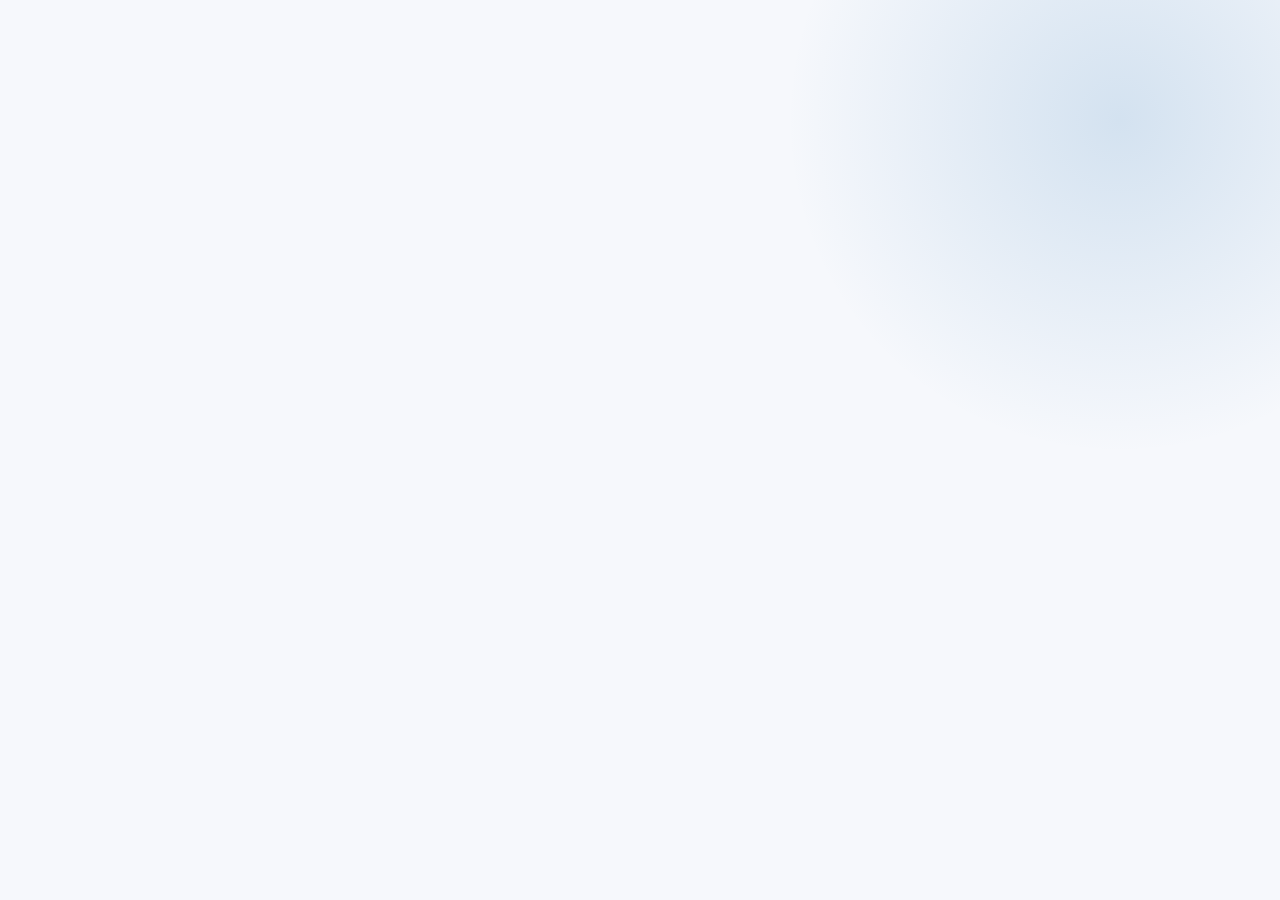
==== index.html @ 8b52672e "feat: interactive site at /alphafold/" ====
<!DOCTYPE html>
<html lang="zh-CN">
<head>
<meta charset="utf-8">
<meta name="viewport" content="width=device-width, initial-scale=1">
<title>heptagon · 站点索引</title>
<meta name="theme-color" content="#002060">
<link rel="stylesheet" href="alphafold/assets/css/site.css">
<style>
  .hub{min-height:100vh;display:flex;align-items:center;justify-content:center;padding:40px 22px;position:relative;overflow:hidden}
  .hub .glow{position:absolute;width:760px;height:760px;border-radius:50%;right:-220px;top:-260px;
    background:radial-gradient(circle at center,rgba(31,111,178,.16),rgba(31,111,178,0) 62%);pointer-events:none}
  .panel{max-width:920px;width:100%;position:relative}
  .panel .kicker{font-size:12px;letter-spacing:3px;color:var(--blue);font-weight:800}
  .panel h1{font-size:46px;line-height:1.14;margin:14px 0 10px;letter-spacing:-.5px}
  .panel p.lead{color:var(--muted);font-size:16px;max-width:640px}
  .entry{
    display:flex;align-items:center;justify-content:space-between;gap:18px;margin-top:34px;
    background:#fff;border:1px solid var(--line);border-radius:20px;padding:26px 28px;text-decoration:none;
    color:inherit;transition:.2s;box-shadow:0 10px 30px rgba(0,32,96,.06);
  }
  .entry:hover{transform:translateY(-3px);box-shadow:var(--shadow);border-color:#c6d7ea;text-decoration:none}
  .entry .t{font-size:13px;color:var(--blue);font-family:var(--mono)}
  .entry h2{font-size:23px;margin:6px 0 6px}
  .entry p{margin:0;color:var(--muted);font-size:13.5px}
  .entry .arrow{font-size:26px;color:var(--blue);transition:.2s}
  .entry:hover .arrow{transform:translateX(6px)}
  .meta{display:flex;gap:22px;flex-wrap:wrap;margin-top:22px;font-size:12.5px;color:var(--muted)}
  .meta a{color:var(--blue)}
  @media (max-width:720px){.panel h1{font-size:32px}.entry{flex-direction:column;align-items:flex-start}}
</style>
</head>
<body>
<div class="hub">
  <div class="glow"></div>
  <div class="panel">
    <div class="kicker">HEPTAGON · SITE INDEX</div>
    <h1>heptagon</h1>
    <p class="lead">这里存放几个静态站点。当前主要项目是基于课程报告改编的交互式专题《AI 与蛋白质结构——AlphaFold 和 RoseTTAFold》。</p>

    <a class="entry" href="alphafold/">
      <div>
        <div class="t">/alphafold/</div>
        <h2>AI 与蛋白质结构 · 交互式专题</h2>
        <p>四章内容 + pLDDT 判读器、三轨交互图、RFdiffusion 去噪演示、ESM 规模滑块、文献检索与自测。</p>
      </div>
      <div class="arrow">→</div>
    </a>

    <div class="meta">
      <span><a href="https://github.com/Heptagon18/heptagon18.github.io" target="_blank" rel="noopener">GitHub 仓库</a></span>
      <span>静态页面 · 无需后端</span>
      <span>最后更新：2026-11</span>
    </div>
  </div>
</div>
</body>
</html>
---- alphafold/assets/css/site.css ----
:root{
  --navy:#002060; --ink:#16233a; --body:#33415c; --muted:#5b6b82;
  --blue:#1f6fb2; --blue-2:#2a86cf; --teal:#117f86; --amber:#c9801d;
  --line:#dbe3ee; --bg:#f6f8fc; --card:#fff; --soft:#eef3fa;
  --mono:"Cascadia Mono","Consolas",monospace;
  --shadow:0 10px 30px rgba(0,32,96,.08);
}
*{box-sizing:border-box}
html{scroll-behavior:smooth}
body{
  margin:0;background:var(--bg);color:var(--body);
  font:15.5px/1.85 "Microsoft YaHei","PingFang SC","Hiragino Sans GB",system-ui,sans-serif;
  -webkit-font-smoothing:antialiased;overflow-x:hidden;
}
a{color:var(--blue);text-decoration:none}
a:hover{text-decoration:underline}
h1,h2,h3,h4{color:var(--navy);margin:0;font-weight:700;letter-spacing:.2px;line-height:1.35}
p{margin:.6em 0}
sup.cite{color:var(--muted);font-size:.68em;vertical-align:super}
img{max-width:100%}

/* ---------------- 顶栏 ---------------- */
#progress{position:fixed;top:0;left:0;height:3px;width:0;background:linear-gradient(90deg,var(--blue),var(--amber));z-index:80;transition:width .08s linear}
header.top{
  position:sticky;top:0;z-index:70;background:rgba(255,255,255,.9);backdrop-filter:blur(10px);
  border-bottom:1px solid var(--line);
}
header.top .bar{
  max-width:1240px;margin:0 auto;padding:12px 28px;display:flex;align-items:center;gap:22px;
}
.logo{display:flex;align-items:center;gap:10px;font-weight:800;color:var(--navy);font-size:15px;white-space:nowrap}
.logo i{
  width:26px;height:26px;border-radius:8px;display:inline-block;
  background:linear-gradient(135deg,var(--navy),var(--blue));position:relative;
}
.logo i:after{content:"";position:absolute;inset:6px;border:2px solid #fff;border-radius:50%;border-top-color:transparent;transform:rotate(30deg)}
.logo small{display:block;font-weight:400;font-size:10.5px;color:var(--muted);letter-spacing:.6px}
header.top nav.main{display:flex;gap:4px;margin-left:8px;flex-wrap:wrap}
header.top nav.main a{
  padding:7px 12px;border-radius:9px;font-size:13.5px;color:var(--navy);white-space:nowrap;
}
header.top nav.main a:hover{background:var(--soft);text-decoration:none}
header.top nav.main a.on{background:var(--navy);color:#fff}
.searchwrap{margin-left:auto;position:relative}
.searchwrap input{
  width:230px;padding:8px 12px 8px 32px;border:1px solid var(--line);border-radius:10px;
  font-size:13px;background:var(--bg);outline:none;color:var(--ink);transition:.2s;
}
.searchwrap input:focus{width:300px;border-color:var(--blue);background:#fff;box-shadow:0 4px 16px rgba(31,111,178,.12)}
.searchwrap:before{content:"⌕";position:absolute;left:11px;top:6px;color:var(--muted);font-size:15px}
#hits{
  position:absolute;right:0;top:44px;width:420px;max-height:60vh;overflow:auto;background:#fff;
  border:1px solid var(--line);border-radius:14px;box-shadow:var(--shadow);padding:8px;display:none;
}
#hits.show{display:block}
#hits a{display:block;padding:9px 12px;border-radius:9px;color:var(--ink);font-size:13px}
#hits a:hover{background:var(--soft);text-decoration:none}
#hits a b{color:var(--navy);display:block;font-size:13.5px}
#hits a span{color:var(--muted);font-size:12px}
#hits .none{padding:12px;color:var(--muted);font-size:13px}

/* ---------------- 版心 ---------------- */
main{max-width:1240px;margin:0 auto;padding:0 28px 90px}
.crumb{font-size:12px;color:var(--muted);padding:22px 0 6px;letter-spacing:.3px}
.crumb b{color:var(--navy)}

/* ---------------- 首页 hero ---------------- */
.hero{
  position:relative;padding:44px 0 54px;border-bottom:1px solid var(--line);overflow:hidden;
}
.hero .glow{
  position:absolute;width:620px;height:620px;border-radius:50%;right:-160px;top:-220px;
  background:radial-gradient(circle at center,rgba(31,111,178,.16),rgba(31,111,178,0) 62%);
  pointer-events:none;
}
.hero .kicker{font-size:12px;letter-spacing:3px;color:var(--blue);font-weight:800}
.hero h1{font-size:52px;line-height:1.12;margin:14px 0 8px;letter-spacing:-.5px}
.hero h2{font-size:22px;color:var(--blue);font-weight:500}
.hero p.lead{font-size:16.5px;color:var(--muted);max-width:720px;margin-top:18px}
.hero .cta{display:flex;gap:12px;margin-top:26px;flex-wrap:wrap}
.btn{
  display:inline-flex;align-items:center;gap:8px;border:1px solid var(--line);background:#fff;color:var(--navy);
  border-radius:10px;padding:10px 16px;font-size:13.5px;cursor:pointer;transition:.18s;font-family:inherit;
}
.btn:hover{border-color:var(--blue);color:var(--blue);transform:translateY(-1px);text-decoration:none}
.btn.primary{background:var(--navy);border-color:var(--navy);color:#fff;box-shadow:0 8px 20px rgba(0,32,96,.18)}
.btn.primary:hover{background:#0a3070;color:#fff}
.btn.ghost{background:transparent}
.facts{display:grid;grid-template-columns:repeat(4,1fr);gap:16px;margin-top:34px}
.fact{background:#fff;border:1px solid var(--line);border-radius:14px;padding:16px 18px;transition:.2s}
.fact:hover{transform:translateY(-3px);box-shadow:var(--shadow)}
.fact b{display:block;font-size:28px;color:var(--navy);line-height:1.15;font-family:var(--mono)}
.fact span{font-size:12px;color:var(--muted);display:block;margin-top:4px}

/* ---------------- 章节卡片 ---------------- */
.cards{display:grid;grid-template-columns:repeat(2,1fr);gap:20px;margin-top:34px}
.card-link{
  position:relative;background:#fff;border:1px solid var(--line);border-radius:18px;padding:26px 26px 22px;
  display:block;color:inherit;transition:.22s;overflow:hidden;
}
.card-link:hover{transform:translateY(-4px);box-shadow:var(--shadow);border-color:#c6d7ea;text-decoration:none}
.card-link .n{
  font-family:var(--mono);font-size:13px;color:var(--blue);font-weight:700;letter-spacing:1px;
}
.card-link h3{font-size:21px;margin:6px 0 8px}
.card-link p{color:var(--muted);font-size:13.5px;margin:0}
.card-link .go{position:absolute;right:22px;bottom:20px;color:var(--blue);font-size:13px;opacity:0;transform:translateX(-6px);transition:.22s}
.card-link:hover .go{opacity:1;transform:none}
.card-link:after{
  content:"";position:absolute;right:-40px;top:-40px;width:130px;height:130px;border-radius:50%;
  background:radial-gradient(circle,rgba(31,111,178,.10),transparent 70%);
}

/* ---------------- 内容页 ---------------- */
.page-head{padding:30px 0 6px}
.page-head .kicker{font-size:12px;letter-spacing:2px;color:var(--blue);font-weight:800}
.page-head h1{font-size:38px;margin:10px 0 8px}
.page-head p{color:var(--muted);max-width:820px;font-size:15px}
.layout{display:grid;grid-template-columns:minmax(0,1fr) 232px;gap:44px;align-items:start}
article{min-width:0}
section.sec{padding:34px 0 18px;border-bottom:1px solid var(--line);scroll-margin-top:80px}
section.sec:last-child{border-bottom:0}
section.sec h2{font-size:26px;display:flex;align-items:baseline;gap:12px;margin-bottom:6px}
section.sec h2 .num{font-family:var(--mono);font-size:16px;color:var(--blue);font-weight:700}
section.sec .sub{color:var(--muted);font-size:14px;margin-bottom:16px}
h3.sub{font-size:17px;margin:28px 0 8px;padding-left:11px;border-left:3px solid var(--amber);scroll-margin-top:84px}

/* 右侧小节导航 */
.rail{position:sticky;top:86px}
.rail h5{font-size:11px;letter-spacing:1.6px;color:var(--muted);margin:0 0 10px;font-weight:700}
.rail a{
  display:block;font-size:12.8px;color:var(--muted);padding:6px 10px;border-left:2px solid transparent;
  margin-left:-2px;transition:.15s;line-height:1.5;
}
.rail a:hover{color:var(--navy);text-decoration:none}
.rail a.on{color:var(--blue);border-left-color:var(--blue);font-weight:600;background:linear-gradient(90deg,var(--soft),transparent)}

/* ---------------- 通用块 ---------------- */
.grid2{display:grid;grid-template-columns:1fr 1fr;gap:26px;align-items:start}
.grid2.narrow{grid-template-columns:1.06fr .94fr}
.grid3{display:grid;grid-template-columns:repeat(3,1fr);gap:16px}
figure{margin:0}
figure .frame{background:#fff;border:1px solid var(--line);border-radius:14px;padding:8px}
figure img{width:100%;display:block;border-radius:8px}
figcaption{font-size:11.5px;color:var(--muted);margin-top:8px;line-height:1.6}
figcaption b{color:var(--navy)}
.card{background:#fff;border:1px solid var(--line);border-radius:14px;padding:18px 20px}
.card h4{font-size:15px;margin-bottom:6px}
.card p{font-size:13.5px;margin:.35em 0}
ul.clean{margin:8px 0;padding-left:1.15em}
ul.clean li{margin:7px 0;font-size:14.2px}
.key{font-weight:700;color:var(--navy)}
.note{background:var(--soft);border-left:3px solid var(--blue);border-radius:0 12px 12px 0;padding:13px 18px;font-size:13.8px;color:var(--navy);margin:20px 0}
.warn{background:#fdf6e8;border-left-color:var(--amber);color:#7a5311}
.pill{display:inline-block;font-size:11.5px;padding:3px 10px;border-radius:999px;background:var(--soft);color:var(--blue);margin-right:6px}

/* 标签页 */
.tabs{display:flex;gap:8px;margin:18px 0 14px;flex-wrap:wrap}
.tab{padding:9px 16px;border-radius:999px;border:1px solid var(--line);background:#fff;cursor:pointer;font-size:13.5px;color:var(--navy);transition:.15s;font-family:inherit}
.tab:hover{border-color:var(--blue)}
.tab.on{background:var(--navy);color:#fff;border-color:var(--navy)}
.panel{display:none}
.panel.on{display:block;animation:fade .28s ease}
@keyframes fade{from{opacity:0;transform:translateY(5px)}to{opacity:1;transform:none}}

/* 表格 */
.tablewrap{background:#fff;border:1px solid var(--line);border-radius:14px;overflow:auto}
table.cmp{width:100%;border-collapse:collapse;font-size:13.5px;min-width:620px}
table.cmp th{background:var(--navy);color:#fff;text-align:left;padding:12px 13px;font-weight:600;font-size:13px;white-space:nowrap}
table.cmp td{padding:12px 13px;border-bottom:1px solid var(--line);vertical-align:top}
table.cmp tr:last-child td{border-bottom:0}
table.cmp tr:hover td{background:var(--soft)}
table.cmp td:first-child{font-weight:700;color:var(--navy);white-space:nowrap}

/* 时间轴 */
.timeline{position:relative;margin:22px 0 6px;padding-left:26px}
.timeline:before{content:"";position:absolute;left:8px;top:8px;bottom:8px;width:2px;background:linear-gradient(var(--blue),var(--amber))}
.tl-item{position:relative;padding:8px 0;cursor:pointer;transition:.15s}
.tl-item:before{content:"";position:absolute;left:-24px;top:16px;width:11px;height:11px;border-radius:50%;background:#fff;border:2px solid var(--blue);transition:.15s}
.tl-item:hover:before{border-color:var(--amber)}
.tl-item.on:before{background:var(--amber);border-color:var(--amber);box-shadow:0 0 0 4px rgba(201,128,29,.16)}
.tl-item b{color:var(--navy);font-size:14px;margin-right:10px;font-family:var(--mono)}
.tl-item span{color:var(--muted);font-size:13.4px}
.tl-item.on span{color:var(--navy)}
.tl-body{background:#fff;border:1px solid var(--line);border-radius:14px;padding:20px 22px;font-size:13.8px;min-height:190px}
.tl-body h4{margin-bottom:8px}
.tl-body p{color:var(--body)}
.tl-body .yr{font-family:var(--mono);color:var(--blue);font-weight:700}

/* SVG 三轨图 */
.track-svg{width:100%;height:auto;background:#fff;border:1px solid var(--line);border-radius:14px}
.track-svg .box{cursor:pointer}
.track-svg .box rect{transition:.18s}
.track-svg .box:hover rect{stroke:var(--amber);stroke-width:2}
.track-svg .box.on rect{stroke:var(--amber);stroke-width:2.5;filter:drop-shadow(0 3px 8px rgba(201,128,29,.18))}
.track-svg text{font-family:inherit;font-size:12px;fill:var(--ink)}

/* 滑块 */
.slider-row{display:flex;align-items:center;gap:16px;margin:16px 0}
input[type=range]{-webkit-appearance:none;appearance:none;height:5px;border-radius:3px;outline:none;flex:1;
  background:linear-gradient(90deg,var(--blue),var(--teal));}
input[type=range]::-webkit-slider-thumb{-webkit-appearance:none;width:20px;height:20px;border-radius:50%;background:#fff;border:5px solid var(--blue);box-shadow:0 2px 8px rgba(0,32,96,.25);cursor:pointer;transition:.15s}
input[type=range]::-webkit-slider-thumb:hover{transform:scale(1.08)}
output.val{font-family:var(--mono);font-size:14px;color:var(--navy);min-width:76px;text-align:right;font-weight:700}
canvas.demo{width:100%;background:#fff;border:1px solid var(--line);border-radius:14px;display:block}
.metric{display:flex;gap:20px;margin-top:12px;font-size:12.5px;color:var(--muted);flex-wrap:wrap}
.metric b{font-family:var(--mono);color:var(--navy);font-size:15px}
.pbar{height:16px;border-radius:9px;overflow:hidden;display:flex;background:#eef2f8;margin-top:10px}
.pbar i{height:100%;transition:width .25s ease,background .25s ease}
.badge{display:inline-block;padding:3px 10px;border-radius:999px;font-size:12px;font-weight:700;color:#fff}

/* 文献 */
.refs{display:grid;gap:10px}
.ref{background:#fff;border:1px solid var(--line);border-radius:12px;padding:13px 16px;font-size:13.2px;cursor:pointer;transition:.15s}
.ref:hover{border-color:#c6d7ea}
.ref .head{display:flex;gap:10px;align-items:flex-start}
.ref .no{font-family:var(--mono);color:var(--blue);font-weight:700;min-width:34px}
.ref .abs{display:none;margin:10px 0 0 44px;color:var(--body);font-size:12.6px;border-top:1px dashed var(--line);padding-top:10px}
.ref.open .abs{display:block}
.ref mark{background:#fff1c9;color:inherit;padding:0 1px}

/* 测验 */
.quiz .q{background:#fff;border:1px solid var(--line);border-radius:14px;padding:18px 20px;margin:14px 0}
.quiz .q h4{margin-bottom:12px;font-size:15px}
.opt{display:block;padding:10px 14px;border:1px solid var(--line);border-radius:10px;margin:8px 0;cursor:pointer;font-size:13.6px;transition:.15s}
.opt:hover{border-color:var(--blue);background:#fbfdff}
.opt.pick{border-color:var(--blue);background:var(--soft)}
.opt.right{border-color:#1d8a5a;background:#e9f7ef}
.opt.wrong{border-color:#c05050;background:#fdecec}
.q .fb{margin-top:10px;font-size:13px;color:var(--muted);display:none}
.q.done .fb{display:block}

/* 页脚翻页 */
.pager{display:flex;justify-content:space-between;gap:16px;margin-top:46px;border-top:1px solid var(--line);padding-top:22px}
.pager a{flex:1;background:#fff;border:1px solid var(--line);border-radius:14px;padding:14px 18px;transition:.2s}
.pager a:hover{border-color:var(--blue);box-shadow:var(--shadow);text-decoration:none}
.pager a small{display:block;font-size:11.5px;color:var(--muted)}
.pager a b{color:var(--navy);font-size:15px}
.pager .next{text-align:right}

footer.site{border-top:1px solid var(--line);padding:26px 28px 60px;color:var(--muted);font-size:12.5px}
footer.site .in{max-width:1240px;margin:0 auto;display:flex;justify-content:space-between;gap:20px;flex-wrap:wrap}

/* 滚动显现 */
body.js .reveal{opacity:0;transform:translateY(26px);transition:opacity .66s cubic-bezier(.22,.61,.36,1),transform .66s cubic-bezier(.22,.61,.36,1)}
body.js .reveal.in{opacity:1;transform:none}
@media (prefers-reduced-motion:reduce){
  body.js .reveal{opacity:1!important;transform:none!important;transition:none!important}
  html{scroll-behavior:auto}
}

/* 章节进度点 */
#dots{position:fixed;right:18px;top:50%;transform:translateY(-50%);display:flex;flex-direction:column;gap:11px;z-index:50}
#dots button{width:9px;height:9px;border-radius:50%;border:1px solid #b9c8dc;background:#fff;cursor:pointer;padding:0;transition:.2s}
#dots button.on{background:var(--amber);border-color:var(--amber);transform:scale(1.4)}
#dots button:hover{border-color:var(--blue)}

/* 响应式 */
@media (max-width:1100px){
  .layout{grid-template-columns:1fr}
  .rail{display:none}
  #dots{display:none}
}
@media (max-width:860px){
  header.top nav.main{display:none}
  .searchwrap input{width:160px}
  .searchwrap input:focus{width:200px}
  #hits{width:min(92vw,420px)}
  .hero h1{font-size:34px}
  .hero{padding:28px 0 36px}
  .facts{grid-template-columns:repeat(2,1fr)}
  .cards{grid-template-columns:1fr}
  .grid2,.grid2.narrow{grid-template-columns:1fr}
  .grid3{grid-template-columns:1fr}
  main{padding:0 18px 60px}
  header.top .bar{padding:10px 16px}
  .page-head h1{font-size:28px}
}
@media print{
  header.top,#progress,#dots,.rail,.pager,.searchwrap{display:none}
  .layout{display:block}
  .panel{display:block!important}
  .reveal{opacity:1!important;transform:none!important}
  body{background:#fff}
}

/* ---------------- 移动端菜单 / 回顶 / 进度百分比 ---------------- */
#menuBtn{display:none;border:1px solid var(--line);background:#fff;border-radius:10px;width:38px;height:38px;font-size:17px;color:var(--navy);cursor:pointer}
#menuBtn:hover{border-color:var(--blue);color:var(--blue)}
.pct{font-family:var(--mono);font-size:11.5px;color:var(--muted);margin-left:12px;letter-spacing:.5px}
#fab{
  position:fixed;right:22px;bottom:26px;width:44px;height:44px;border-radius:50%;border:1px solid var(--line);
  background:#fff;color:var(--navy);cursor:pointer;box-shadow:0 8px 22px rgba(0,32,96,.14);
  display:flex;align-items:center;justify-content:center;font-size:18px;opacity:0;pointer-events:none;
  transition:.22s;z-index:60;
}
#fab.show{opacity:1;pointer-events:auto}
#fab:hover{border-color:var(--blue);color:var(--blue);transform:translateY(-2px)}
@media (max-width:860px){
  #menuBtn{display:inline-flex;align-items:center;justify-content:center}
  header.top nav.main.open{
    display:flex;position:absolute;left:0;right:0;top:64px;background:#fff;border-bottom:1px solid var(--line);
    padding:10px 16px;box-shadow:0 12px 24px rgba(0,32,96,.08);flex-direction:column;gap:2px;
  }
  header.top nav.main.open a{padding:11px 12px;font-size:14.5px}
  header.top .bar{position:relative}
  .pct{display:none}
}

/* ---------------- 首页装饰图 ---------------- */
.hero-art{
  position:absolute;right:12px;top:34px;width:min(38vw,480px);height:auto;opacity:0;
  animation:artIn 1.1s .25s cubic-bezier(.22,.61,.36,1) forwards;
}
@keyframes artIn{from{opacity:0;transform:translateY(16px) scale(.98)}to{opacity:.96;transform:none}}
.hero-art .nodes circle{animation:pulse 3.2s ease-in-out infinite}
.hero-art .nodes circle:nth-child(2){animation-delay:.4s}
.hero-art .nodes circle:nth-child(3){animation-delay:.8s}
.hero-art .nodes circle:nth-child(4){animation-delay:1.2s}
.hero-art .nodes circle:nth-child(5){animation-delay:1.6s}
@keyframes pulse{0%,100%{opacity:.55;r:5}50%{opacity:1;r:7}}
@media (max-width:1100px){.hero-art{display:none}}
@media (prefers-reduced-motion:reduce){.hero-art{animation:none;opacity:.96}.hero-art .nodes circle{animation:none}}

/* 窄屏：搜索换行、菜单铺满 */
@media (max-width:640px){
  header.top .bar{flex-wrap:wrap;row-gap:8px}
  header.top .searchwrap{order:9;margin-left:0;width:100%}
  header.top .searchwrap input{width:100%}
  header.top .searchwrap input:focus{width:100%}
  #hits{left:0;right:0;width:100%}
  header.top nav.main.open{top:100%}
}

/* ---------------- 资源卡片 ---------------- */
.res-grid{display:grid;grid-template-columns:repeat(2,1fr);gap:16px;margin-top:20px}
.res{
  display:block;background:#fff;border:1px solid var(--line);border-radius:16px;padding:20px 22px;
  transition:.2s;color:inherit;position:relative;overflow:hidden;
}
.res:hover{transform:translateY(-3px);box-shadow:var(--shadow);border-color:#c6d7ea;text-decoration:none}
.res .tag{font-size:11px;color:var(--blue);background:var(--soft);border-radius:999px;padding:3px 10px}
.res h3{font-size:16.5px;margin:10px 0 6px}
.res p{font-size:13.2px;color:var(--muted);margin:0}
.res .link{display:block;margin-top:12px;font-family:var(--mono);font-size:11.5px;color:var(--blue)}
@media (max-width:860px){.res-grid{grid-template-columns:1fr}}

/* 文献链接 */
.ref-links{display:flex;gap:8px;flex-wrap:wrap;margin-top:9px}
.ref-links a{
  font-size:11.5px;color:var(--blue);border:1px solid var(--line);border-radius:999px;
  padding:2px 9px;background:#fff;transition:.15s;
}
.ref-links a:hover{border-color:var(--blue);background:var(--soft);text-decoration:none}

/* ---------------- 本章要点 ---------------- */
.takeaway{
  background:linear-gradient(135deg,#f3f7fd,#eef4fb);border:1px solid #d9e5f4;border-left:4px solid var(--blue);
  border-radius:0 16px 16px 0;padding:16px 22px;margin:6px 0 26px;
}
.takeaway b{display:block;font-size:13px;letter-spacing:1.4px;color:var(--blue);margin-bottom:8px}
.takeaway ul{margin:0;padding-left:1.1em}
.takeaway li{font-size:13.8px;color:var(--navy);margin:5px 0}
.takeaway li:before{content:"·";color:var(--amber);margin-right:4px}
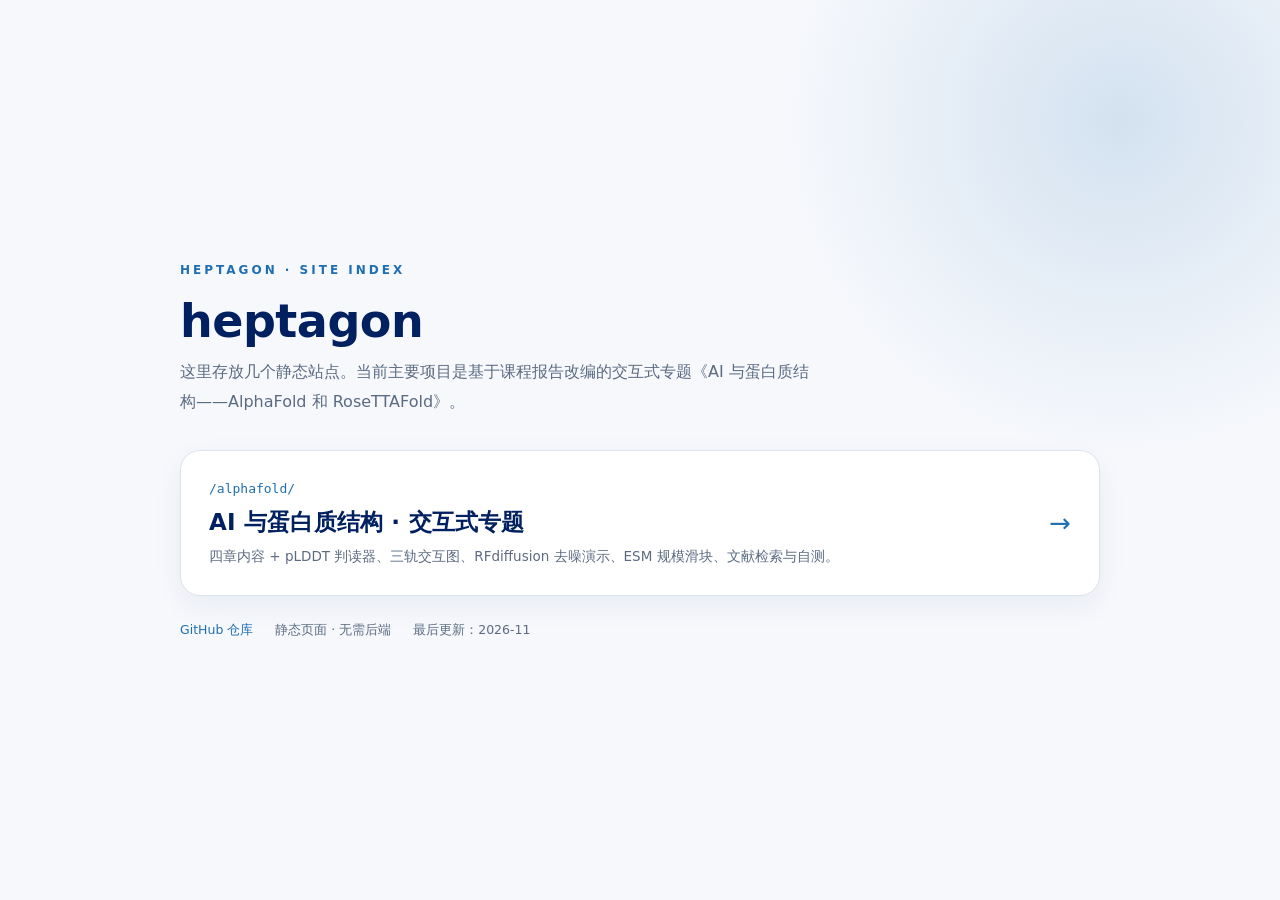
==== commit 583e9f66: "fix: hub class rename" ====
--- a/index.html
+++ b/index.html
@@ -10,10 +10,10 @@
   .hub{min-height:100vh;display:flex;align-items:center;justify-content:center;padding:40px 22px;position:relative;overflow:hidden}
   .hub .glow{position:absolute;width:760px;height:760px;border-radius:50%;right:-220px;top:-260px;
     background:radial-gradient(circle at center,rgba(31,111,178,.16),rgba(31,111,178,0) 62%);pointer-events:none}
-  .panel{max-width:920px;width:100%;position:relative}
-  .panel .kicker{font-size:12px;letter-spacing:3px;color:var(--blue);font-weight:800}
-  .panel h1{font-size:46px;line-height:1.14;margin:14px 0 10px;letter-spacing:-.5px}
-  .panel p.lead{color:var(--muted);font-size:16px;max-width:640px}
+  .hub-panel{max-width:920px;width:100%;position:relative}
+  .hub-panel .kicker{font-size:12px;letter-spacing:3px;color:var(--blue);font-weight:800}
+  .hub-panel h1{font-size:46px;line-height:1.14;margin:14px 0 10px;letter-spacing:-.5px}
+  .hub-panel p.lead{color:var(--muted);font-size:16px;max-width:640px}
   .entry{
     display:flex;align-items:center;justify-content:space-between;gap:18px;margin-top:34px;
     background:#fff;border:1px solid var(--line);border-radius:20px;padding:26px 28px;text-decoration:none;
@@ -27,13 +27,13 @@
   .entry:hover .arrow{transform:translateX(6px)}
   .meta{display:flex;gap:22px;flex-wrap:wrap;margin-top:22px;font-size:12.5px;color:var(--muted)}
   .meta a{color:var(--blue)}
-  @media (max-width:720px){.panel h1{font-size:32px}.entry{flex-direction:column;align-items:flex-start}}
+  @media (max-width:720px){.hub-panel h1{font-size:32px}.entry{flex-direction:column;align-items:flex-start}}
 </style>
 </head>
 <body>
 <div class="hub">
   <div class="glow"></div>
-  <div class="panel">
+  <div class="hub-panel">
     <div class="kicker">HEPTAGON · SITE INDEX</div>
     <h1>heptagon</h1>
     <p class="lead">这里存放几个静态站点。当前主要项目是基于课程报告改编的交互式专题《AI 与蛋白质结构——AlphaFold 和 RoseTTAFold》。</p>
